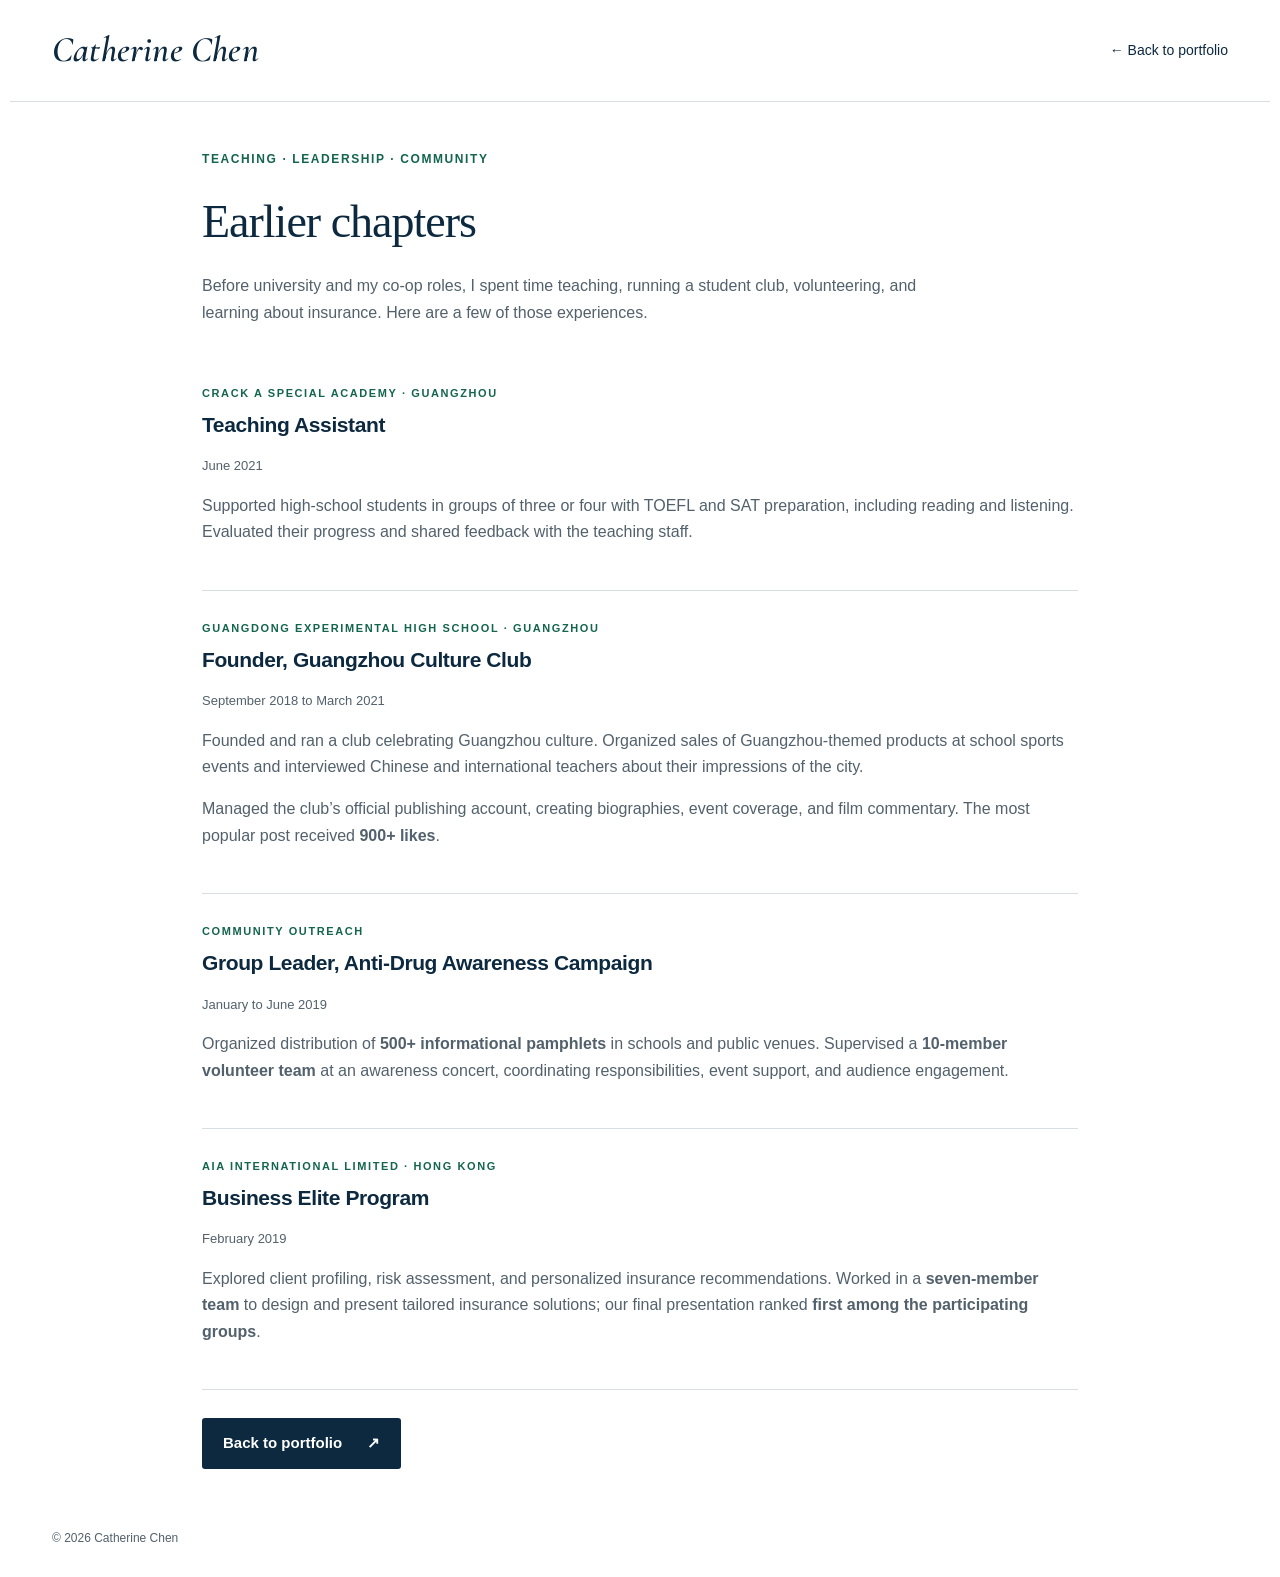
==== earlier-chapters.html @ 2bf993d0 "Add files via upload" ====
<!doctype html>
<html lang="en">
<head><meta charset="utf-8"><meta name="viewport" content="width=device-width,initial-scale=1"><title>Earlier chapters | Catherine Chen</title><meta name="description" content="Catherine Chen’s earlier experiences in teaching, student leadership, community service, and insurance."><link rel="icon" type="image/svg+xml" href="data:image/svg+xml,%3Csvg xmlns='http://www.w3.org/2000/svg' viewBox='0 0 64 64'%3E%3Crect width='64' height='64' rx='12' fill='%230c2940'/%3E%3Ctext x='32' y='43' text-anchor='middle' font-family='Georgia' font-size='37' fill='%23b8ebda'%3EC%3C/text%3E%3C/svg%3E"><link rel="preconnect" href="https://fonts.googleapis.com">
<link rel="preconnect" href="https://fonts.gstatic.com" crossorigin>
<link href="https://fonts.googleapis.com/css2?family=Cormorant+Garamond:ital,wght@1,600&display=swap" rel="stylesheet">
<style>
:root{--ink:#0c2940;--muted:#52616c;--line:#d6dfe4;--accent:#14654e;--mint:#b8ebda;--paper:#fff;--pale:#f2f6f8}*{box-sizing:border-box}html{scroll-behavior:smooth;scroll-padding-top:100px}body{margin:0;background:var(--paper);color:var(--ink);font:16px/1.65 -apple-system,BlinkMacSystemFont,"Segoe UI",sans-serif}a{color:inherit;text-decoration:none}a:focus-visible{outline:3px solid #21a983;outline-offset:6px}header,main,footer{max-width:1260px;margin:auto}header{padding:27px 42px;display:flex;align-items:center;justify-content:space-between;border-bottom:1px solid var(--line)}.wordmark{font-weight:700;font-size:20px;letter-spacing:-.6px}.mark{display:none}nav{display:flex;gap:30px;font-size:14px}nav a:hover,.text-link:hover{color:var(--accent);text-decoration:underline;text-underline-offset:6px}main{padding:0 42px}.hero{padding:78px 0 84px;display:grid;grid-template-columns:1.65fr 1fr;gap:72px;align-items:center}.eyebrow,.section-number,.note-label,.company{font-size:12px;letter-spacing:1.6px;font-weight:700}.eyebrow{color:var(--accent);margin:0 0 26px}h1{font:normal clamp(44px,5vw,68px)/1.12 Georgia,serif;letter-spacing:-2.6px;margin:0 0 26px}h1 em{color:var(--accent);font-weight:normal}.intro{max-width:580px;font-size:19px;line-height:1.7;color:var(--muted)}.actions{display:flex;gap:26px;align-items:center;flex-wrap:wrap;margin-top:30px}.button{background:var(--ink);color:white;padding:13px 21px;border-radius:3px;font-weight:600;font-size:15px;display:flex;gap:25px;align-items:center}.button:hover{background:var(--accent)}.text-link{font-size:15px;font-weight:600}.location{font-size:13px;color:var(--muted);margin-top:25px}.profile-note{background:var(--ink);color:white;padding:29px 31px;position:relative;border-top:4px solid var(--mint)}.note-label{color:var(--mint);font-size:11px}.monogram{font:normal 128px/1 Georgia,serif;margin-top:28px;letter-spacing:-12px;color:var(--mint)}.monogram span{color:white}.note-degree{font:normal 30px/1.2 Georgia,serif;position:absolute;right:30px;top:92px}.note-bottom{margin-top:33px;padding-top:11px;border-top:1px solid #436072}.note-bottom p{font-size:14px;margin:15px 0 0}.note-bottom span{display:block;font-size:12px;color:#cad7df;margin-top:3px}.section{border-top:1px solid var(--line);padding:68px 0}.section-heading{margin-bottom:36px}.section-number{display:block;color:var(--accent);margin-bottom:16px}h2{font:normal 38px/1.25 Georgia,serif;letter-spacing:-1px;margin:0}h3{font-size:21px;line-height:1.4;letter-spacing:-.4px;margin:8px 0 16px}.about{display:grid;grid-template-columns:1fr 1.25fr;gap:75px}.about-content>p{margin:0 0 20px;color:var(--muted)}.skills h3{font-size:14px;letter-spacing:0;margin-top:27px}.tags{list-style:none;padding:0;display:flex;flex-wrap:wrap;gap:8px;margin:0}.tags li{font-size:13px;border:1px solid var(--line);padding:3px 11px;border-radius:3px}.honours{margin-top:29px;padding-left:17px;border-left:3px solid var(--accent)}.honours span{font-size:11px;letter-spacing:1.3px;color:var(--muted)}.honours p{font-size:14px;margin:5px 0}.horizontal{display:flex;align-items:end;justify-content:space-between;gap:30px}.horizontal>p{color:var(--muted);font-size:14px}.role{display:grid;grid-template-columns:230px 1fr;gap:40px;border-top:1px solid var(--line);padding:30px 0}.role:last-child{padding-bottom:0}.role-meta{font-size:14px}.role-meta p{margin:0}.role-meta span{color:var(--muted);font-size:13px}.company{color:var(--accent);margin:0;font-size:11px}.role h3 span{font-size:13px;color:var(--muted);font-weight:400;display:inline-block;margin-left:8px;letter-spacing:0}.role ul{padding-left:18px;margin:0;color:var(--muted)}.role li{padding-left:4px;margin:6px 0;font-size:15px}.role strong{color:var(--ink);font-weight:600}.project-grid{display:grid;grid-template-columns:1fr 1fr;gap:24px}.project{background:var(--pale);padding:30px;border-top:3px solid var(--ink);display:flex;flex-direction:column}.project-top{display:flex;justify-content:space-between;font-size:11px;letter-spacing:1.1px;color:var(--muted);margin-bottom:25px}.project-top>span:first-child{font:italic 22px Georgia,serif;color:var(--accent)}.project h3{font:normal 28px/1.2 Georgia,serif;max-width:380px}.project>p{color:var(--muted);font-size:15px;margin:0 0 20px}.metric{padding:20px 0;margin-bottom:22px;border-top:1px solid var(--line);border-bottom:1px solid var(--line)}.metric strong{font:normal 42px/1.2 Georgia,serif;color:var(--accent);display:block}.metric small{font:normal 18px Georgia,serif}.metric span{font-size:13px;color:var(--muted)}.project .tags{margin-top:auto}.contact{margin:8px 0 60px;background:var(--ink);color:white;padding:46px;display:grid;grid-template-columns:1.2fr 1fr;gap:80px}.contact .section-number{color:var(--mint)}.contact h2{font-size:44px}.contact p{color:#ced9e0;font-size:16px;margin-bottom:0}.contact-links{align-self:center}.contact-links a{display:flex;justify-content:space-between;border-bottom:1px solid #476073;padding:16px 0;font-size:16px}.contact-links a:hover{color:var(--mint)}footer{padding:0 42px 28px;display:flex;justify-content:space-between;gap:20px;font-size:12px;color:var(--muted)}.skip{position:absolute;left:20px;top:-100px;padding:12px;background:white;z-index:9}.skip:focus{top:10px}@media(max-width:950px){.hero{gap:32px}.note-degree{position:static;font-size:27px}.monogram{display:none}.about{gap:35px;grid-template-columns:1fr 1.2fr}.role{grid-template-columns:185px 1fr;gap:25px}.contact{gap:35px}}@media(max-width:680px){header{padding:20px 22px;align-items:start;gap:18px;flex-direction:column}nav{gap:23px;flex-wrap:wrap}main{padding:0 22px}.hero{grid-template-columns:1fr;padding:44px 0;gap:35px}h1{font-size:45px;letter-spacing:-1.7px}.intro{font-size:17px}.profile-note{padding:23px}.note-degree{font-size:29px;position:static;margin:20px 0}.note-degree br{display:none}.note-degree br:after{content:' '}.note-bottom{margin-top:20px}.section{padding:42px 0}.about{grid-template-columns:1fr;gap:0}h2{font-size:32px}.horizontal{display:block}.role{grid-template-columns:1fr;gap:14px;padding:25px 0}.role-meta p br{display:none}.role-meta{display:flex;gap:15px;flex-wrap:wrap}.project-grid{grid-template-columns:1fr}.project{padding:25px}.contact{grid-template-columns:1fr;padding:28px;gap:16px;margin-bottom:32px}.contact h2{font-size:36px}footer{padding:0 22px 25px;flex-wrap:wrap}footer>span:nth-child(2){display:none}}@media(prefers-reduced-motion:reduce){html{scroll-behavior:auto}}

header .wordmark{font-family:"Cormorant Garamond",Georgia,serif;font-size:36px;font-style:italic;font-weight:600;letter-spacing:.2px;line-height:1.3;white-space:nowrap}nav{gap:22px;flex-wrap:wrap}.profile-note .monogram{display:none}.profile-note .note-degree{position:static;margin:26px 0}.profile-note .note-degree br{display:block}.education-grid,.personal-grid{display:grid;grid-template-columns:1fr 1fr;gap:24px}.education-card,.personal-card{padding:28px;background:var(--pale);border-top:3px solid var(--accent)}.education-card p,.personal-card p{color:var(--muted)}.education-card h3,.personal-card h3{font:normal 26px/1.3 Georgia,serif}.small-meta{font-size:13px;color:var(--muted)}.section-intro{max-width:720px;color:var(--muted);margin:18px 0 30px}.personal-card .metric{margin:22px 0}.more-details{margin-top:18px;border-top:1px solid var(--line);padding-top:14px}.more-details summary{cursor:pointer;color:var(--accent);font-weight:600;font-size:14px}.more-details summary:focus-visible{outline:3px solid var(--accent);outline-offset:5px}.more-details p{font-size:15px;color:var(--muted)}.early-experience{margin-top:30px;border:1px solid var(--line);padding:22px 26px}.early-experience>summary{font-size:18px}.early-experience article{padding:22px 0;border-bottom:1px solid var(--line)}.early-experience article:last-child{border:0}.early-experience h3{font-size:19px;margin-bottom:6px}.early-experience p{margin:8px 0}.language-note{margin-top:26px;font-size:14px;color:var(--muted)}@media(max-width:950px){header{gap:20px;flex-wrap:wrap}}@media(max-width:680px){.education-grid,.personal-grid{grid-template-columns:1fr}.education-card,.personal-card{padding:24px}header .wordmark{font-size:34px}nav{gap:14px 20px}.early-experience{padding:18px}}


/* Personal photos and university logos */
.portrait-card{margin:0;background:var(--pale);border-bottom:3px solid var(--accent);overflow:hidden}.portrait-card>img{display:block;width:100%;height:auto;aspect-ratio:4/5;object-fit:cover;object-position:52% center}.portrait-card figcaption{padding:20px 25px}.portrait-card figcaption p{font:normal 25px/1.3 Georgia,serif;margin:9px 0 0}.school-logo{height:110px;background:transparent;margin-bottom:22px;display:flex;align-items:center;justify-content:center;padding:10px}.school-logo img{width:100%;height:100%;object-fit:contain;mix-blend-mode:multiply}.life-gallery{display:grid;grid-template-columns:1fr 1fr;gap:28px;margin:0 0 42px}.life-card{margin:0;border:1px solid var(--line);background:#fff;overflow:hidden}.life-card>img{display:block;width:100%;height:auto;aspect-ratio:3/4;object-fit:contain}.life-card figcaption{padding:26px}.life-card h3{font:normal 27px/1.25 Georgia,serif;margin:12px 0}.life-card p{color:var(--muted);margin:0;font-size:16px}.creative-heading{font:normal 28px/1.3 Georgia,serif;margin-bottom:24px}@media(max-width:680px){.portrait-card{width:100%;max-width:420px;margin:auto}.portrait-card>img{aspect-ratio:4/5}.life-gallery{grid-template-columns:1fr;gap:26px}.school-logo{height:95px}.life-card figcaption{padding:23px}}


/* Simplified headings and homepage links */
.social-links{display:flex;gap:12px;align-items:center}.social-icon{width:44px;height:44px;border:1px solid var(--ink);border-radius:50%;display:inline-flex;align-items:center;justify-content:center;color:var(--ink);transition:background .15s,color .15s}.social-icon svg{width:23px;height:23px}.social-icon:hover{background:var(--ink);color:white}.actions{gap:22px}.about{align-items:start}.about .portrait-card{max-width:400px}.about-content{padding-top:34px}h2.section-number{font-family:inherit;font-size:12px;line-height:1.65;letter-spacing:1.6px;font-weight:700;margin:0 0 20px}.section-heading{margin-bottom:24px}.section-heading.horizontal{display:block}.earlier-link{margin-top:28px}.earlier-link .button{display:inline-flex}.profile-note .note-degree{font-size:38px;line-height:1.2}.chapter-main{max-width:960px;padding-top:48px;padding-bottom:60px}.chapter-main h1{font-size:46px;letter-spacing:-1px}.chapter-list article{padding:28px 0;border-bottom:1px solid var(--line)}.chapter-list article p{color:var(--muted)}.chapter-list article .company{color:var(--accent)}@media(max-width:680px){.about-content{padding-top:0}.about .portrait-card{margin:0}.profile-note .note-degree{font-size:32px}.chapter-main h1{font-size:36px}}

</style></head>
<body><a class="skip" href="#main">Skip to content</a><header><a class="wordmark" href="index.html">Catherine Chen</a><nav aria-label="Main navigation"><a href="index.html#beyond">← Back to portfolio</a></nav></header><main id="main" class="chapter-main"><p class="eyebrow">TEACHING · LEADERSHIP · COMMUNITY</p><h1>Earlier chapters</h1><p class="section-intro">Before university and my co-op roles, I spent time teaching, running a student club, volunteering, and learning about insurance. Here are a few of those experiences.</p><div class="chapter-list">
<article>
<p class="company">CRACK A SPECIAL ACADEMY · GUANGZHOU</p>
<h3>Teaching Assistant</h3>
<p class="small-meta">June 2021</p>
<p>Supported high-school students in groups of three or four with TOEFL and SAT preparation, including reading and listening. Evaluated their progress and shared feedback with the teaching staff.</p>
</article>
<article>
<p class="company">GUANGDONG EXPERIMENTAL HIGH SCHOOL · GUANGZHOU</p>
<h3>Founder, Guangzhou Culture Club</h3>
<p class="small-meta">September 2018 to March 2021</p>
<p>Founded and ran a club celebrating Guangzhou culture. Organized sales of Guangzhou-themed products at school sports events and interviewed Chinese and international teachers about their impressions of the city.</p>
<p>Managed the club’s official publishing account, creating biographies, event coverage, and film commentary. The most popular post received <strong>900+ likes</strong>.</p>
</article>
<article>
<p class="company">COMMUNITY OUTREACH</p>
<h3>Group Leader, Anti-Drug Awareness Campaign</h3>
<p class="small-meta">January to June 2019</p>
<p>Organized distribution of <strong>500+ informational pamphlets</strong> in schools and public venues. Supervised a <strong>10-member volunteer team</strong> at an awareness concert, coordinating responsibilities, event support, and audience engagement.</p>
</article>
<article>
<p class="company">AIA INTERNATIONAL LIMITED · HONG KONG</p>
<h3>Business Elite Program</h3>
<p class="small-meta">February 2019</p>
<p>Explored client profiling, risk assessment, and personalized insurance recommendations. Worked in a <strong>seven-member team</strong> to design and present tailored insurance solutions; our final presentation ranked <strong>first among the participating groups</strong>.</p>
</article>
</div><div class="earlier-link"><a class="button" href="index.html#beyond">Back to portfolio <span aria-hidden="true">↗</span></a></div></main><footer><span>© 2026 Catherine Chen</span></footer></body></html>
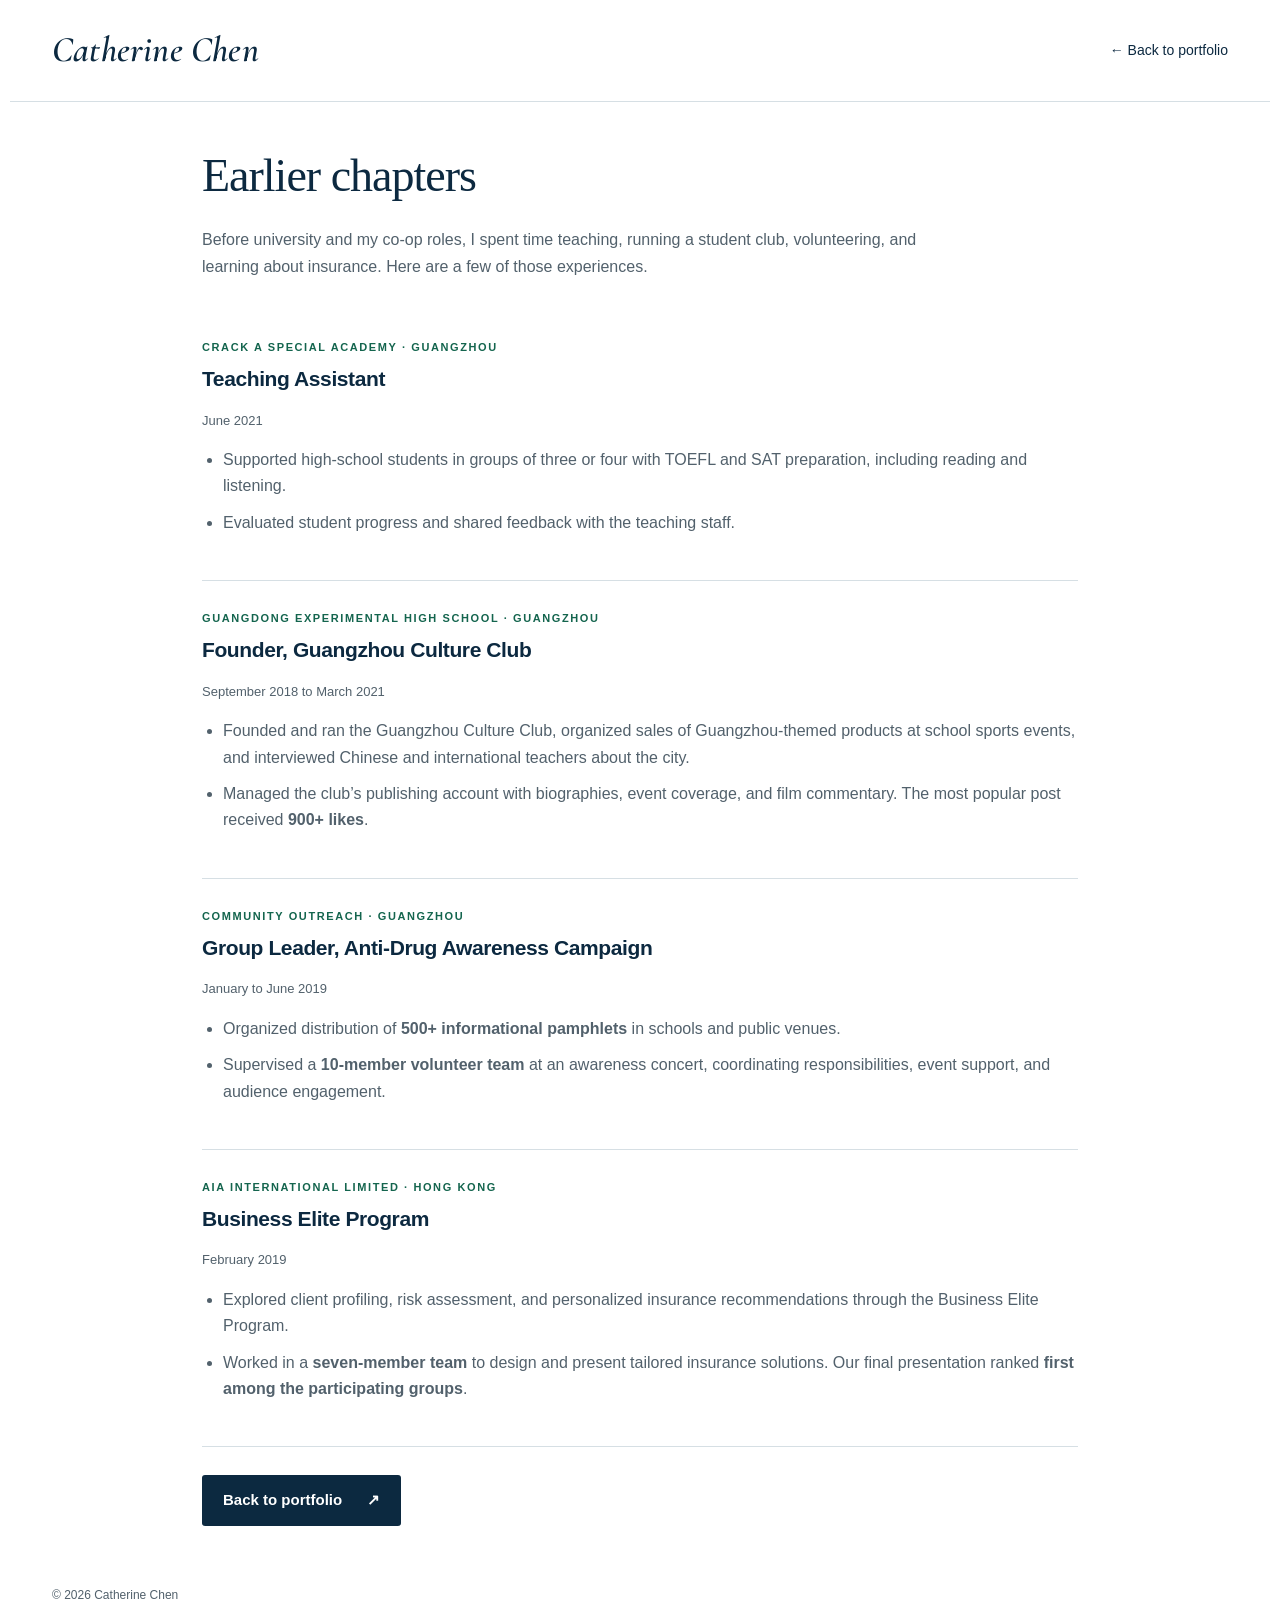
==== commit c9a9f9f7: "Add files via upload" ====
--- a/earlier-chapters.html
+++ b/earlier-chapters.html
@@ -16,31 +16,35 @@
 /* Simplified headings and homepage links */
 .social-links{display:flex;gap:12px;align-items:center}.social-icon{width:44px;height:44px;border:1px solid var(--ink);border-radius:50%;display:inline-flex;align-items:center;justify-content:center;color:var(--ink);transition:background .15s,color .15s}.social-icon svg{width:23px;height:23px}.social-icon:hover{background:var(--ink);color:white}.actions{gap:22px}.about{align-items:start}.about .portrait-card{max-width:400px}.about-content{padding-top:34px}h2.section-number{font-family:inherit;font-size:12px;line-height:1.65;letter-spacing:1.6px;font-weight:700;margin:0 0 20px}.section-heading{margin-bottom:24px}.section-heading.horizontal{display:block}.earlier-link{margin-top:28px}.earlier-link .button{display:inline-flex}.profile-note .note-degree{font-size:38px;line-height:1.2}.chapter-main{max-width:960px;padding-top:48px;padding-bottom:60px}.chapter-main h1{font-size:46px;letter-spacing:-1px}.chapter-list article{padding:28px 0;border-bottom:1px solid var(--line)}.chapter-list article p{color:var(--muted)}.chapter-list article .company{color:var(--accent)}@media(max-width:680px){.about-content{padding-top:0}.about .portrait-card{margin:0}.profile-note .note-degree{font-size:32px}.chapter-main h1{font-size:36px}}
 
+
+/* Larger section labels and compact personal photos */
+h2.section-number,.section-number{font-size:19px;line-height:1.5;letter-spacing:1.5px}.inline-link{color:var(--accent);text-decoration:underline;text-underline-offset:3px}.portrait-card{border-bottom:0}.life-gallery{max-width:800px;margin:0 auto 36px;gap:24px}.life-card>img{height:320px;aspect-ratio:auto;object-fit:contain;background:var(--pale)}.life-card figcaption{padding:20px}.life-card h3{font-size:24px}.life-card p{font-size:15px}.annuity-project{grid-column:1 / -1}.annuity-project h3{max-width:none}.project-findings{padding-left:20px;margin:0 0 22px;color:var(--muted);font-size:15px}.project-findings li{margin:8px 0}.chapter-list ul{padding-left:21px;color:var(--muted)}.chapter-list li{margin:10px 0}@media(max-width:680px){h2.section-number,.section-number{font-size:17px}.life-gallery{max-width:400px}.life-card>img{height:280px}.annuity-project{grid-column:auto}}
+
 </style></head>
-<body><a class="skip" href="#main">Skip to content</a><header><a class="wordmark" href="index.html">Catherine Chen</a><nav aria-label="Main navigation"><a href="index.html#beyond">← Back to portfolio</a></nav></header><main id="main" class="chapter-main"><p class="eyebrow">TEACHING · LEADERSHIP · COMMUNITY</p><h1>Earlier chapters</h1><p class="section-intro">Before university and my co-op roles, I spent time teaching, running a student club, volunteering, and learning about insurance. Here are a few of those experiences.</p><div class="chapter-list">
+<body><a class="skip" href="#main">Skip to content</a><header><a class="wordmark" href="index.html">Catherine Chen</a><nav aria-label="Main navigation"><a href="index.html#beyond">← Back to portfolio</a></nav></header><main id="main" class="chapter-main"><h1>Earlier chapters</h1><p class="section-intro">Before university and my co-op roles, I spent time teaching, running a student club, volunteering, and learning about insurance. Here are a few of those experiences.</p><div class="chapter-list">
 <article>
 <p class="company">CRACK A SPECIAL ACADEMY · GUANGZHOU</p>
 <h3>Teaching Assistant</h3>
 <p class="small-meta">June 2021</p>
-<p>Supported high-school students in groups of three or four with TOEFL and SAT preparation, including reading and listening. Evaluated their progress and shared feedback with the teaching staff.</p>
-</article>
+
+<ul><li>Supported high-school students in groups of three or four with TOEFL and SAT preparation, including reading and listening.</li><li>Evaluated student progress and shared feedback with the teaching staff.</li></ul></article>
 <article>
 <p class="company">GUANGDONG EXPERIMENTAL HIGH SCHOOL · GUANGZHOU</p>
 <h3>Founder, Guangzhou Culture Club</h3>
 <p class="small-meta">September 2018 to March 2021</p>
-<p>Founded and ran a club celebrating Guangzhou culture. Organized sales of Guangzhou-themed products at school sports events and interviewed Chinese and international teachers about their impressions of the city.</p>
-<p>Managed the club’s official publishing account, creating biographies, event coverage, and film commentary. The most popular post received <strong>900+ likes</strong>.</p>
-</article>
+
+
+<ul><li>Founded and ran the Guangzhou Culture Club, organized sales of Guangzhou-themed products at school sports events, and interviewed Chinese and international teachers about the city.</li><li>Managed the club’s publishing account with biographies, event coverage, and film commentary. The most popular post received <strong>900+ likes</strong>.</li></ul></article>
 <article>
-<p class="company">COMMUNITY OUTREACH</p>
+<p class="company">COMMUNITY OUTREACH · GUANGZHOU</p>
 <h3>Group Leader, Anti-Drug Awareness Campaign</h3>
 <p class="small-meta">January to June 2019</p>
-<p>Organized distribution of <strong>500+ informational pamphlets</strong> in schools and public venues. Supervised a <strong>10-member volunteer team</strong> at an awareness concert, coordinating responsibilities, event support, and audience engagement.</p>
-</article>
+
+<ul><li>Organized distribution of <strong>500+ informational pamphlets</strong> in schools and public venues.</li><li>Supervised a <strong>10-member volunteer team</strong> at an awareness concert, coordinating responsibilities, event support, and audience engagement.</li></ul></article>
 <article>
 <p class="company">AIA INTERNATIONAL LIMITED · HONG KONG</p>
 <h3>Business Elite Program</h3>
 <p class="small-meta">February 2019</p>
-<p>Explored client profiling, risk assessment, and personalized insurance recommendations. Worked in a <strong>seven-member team</strong> to design and present tailored insurance solutions; our final presentation ranked <strong>first among the participating groups</strong>.</p>
-</article>
+
+<ul><li>Explored client profiling, risk assessment, and personalized insurance recommendations through the Business Elite Program.</li><li>Worked in a <strong>seven-member team</strong> to design and present tailored insurance solutions. Our final presentation ranked <strong>first among the participating groups</strong>.</li></ul></article>
 </div><div class="earlier-link"><a class="button" href="index.html#beyond">Back to portfolio <span aria-hidden="true">↗</span></a></div></main><footer><span>© 2026 Catherine Chen</span></footer></body></html>
